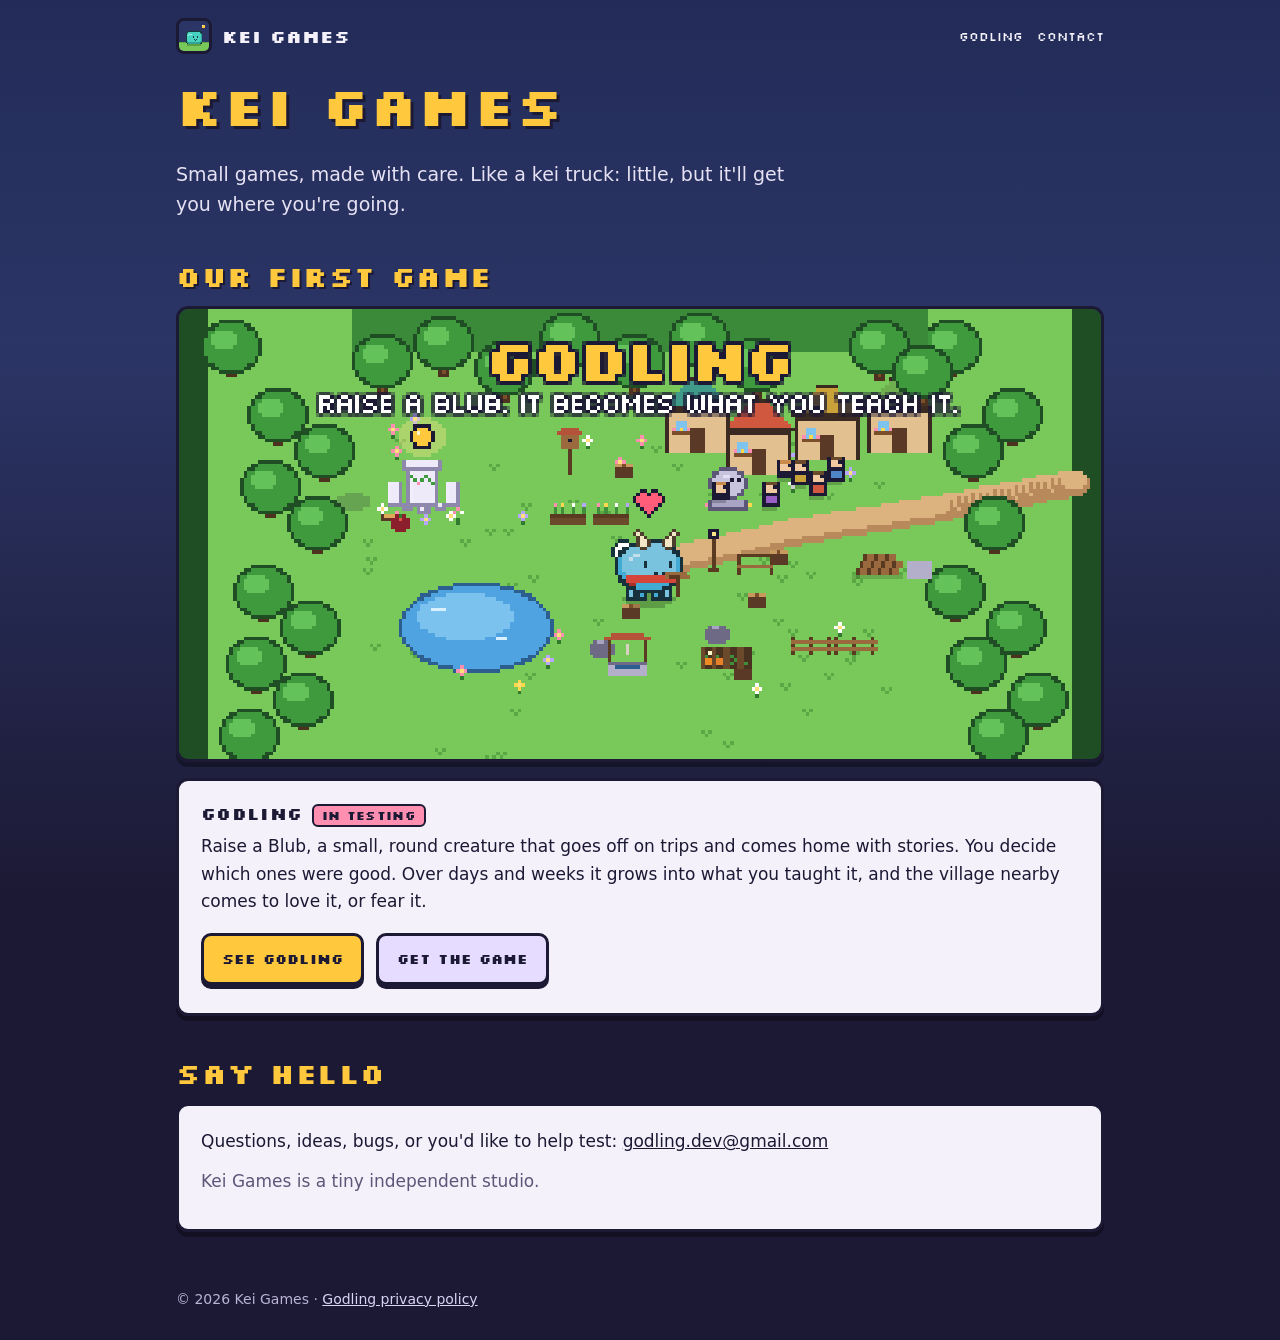
==== index.html @ c00f0206 "Kei Games site: home, Godling page, privacy policy, store link Co-Authored-By: Claude Opus 5.5 <nore" ====
<!doctype html>
<html lang="en">
<head>
	<meta charset="utf-8">
	<meta name="viewport" content="width=device-width, initial-scale=1">
	<title>Kei Games</title>
	<meta name="description" content="Kei Games makes small, cozy games. Our first is Godling: raise a Blub, and it becomes what you teach it.">
	<link rel="icon" href="assets/img/favicon.png">
	<link rel="stylesheet" href="assets/site.css">
	<meta property="og:title" content="Kei Games">
	<meta property="og:description" content="Small, cozy games. Our first is Godling.">
	<meta property="og:image" content="https://keigames.github.io/assets/img/godling/feature_graphic.png">
</head>
<body>
	<div class="wrap">
		<header class="top">
			<a class="brand" href="./"><img class="pixel" src="assets/img/godling/app_icon.png" alt=""><span>KEI GAMES</span></a>
			<nav><a href="godling/">Godling</a><a href="#contact">Contact</a></nav>
		</header>

		<main>
			<section>
				<h1>Kei Games</h1>
				<p class="lead">Small games, made with care. Like a kei truck: little, but it'll get you where you're going.</p>
			</section>

			<section>
				<h2>Our first game</h2>
				<a href="godling/"><img class="hero-img pixel" src="assets/img/godling/feature_graphic.png" alt="Godling: a little Blub in a pixel-art meadow, with a village, a pond and a shrine." width="1024" height="500"></a>
				<div class="card" style="margin-top:16px">
					<h3>Godling <span class="badge">In testing</span></h3>
					<p>Raise a Blub, a small, round creature that goes off on trips and comes home with stories. You decide which ones were good. Over days and weeks it grows into what you taught it, and the village nearby comes to love it, or fear it.</p>
					<div class="buttons">
						<a class="btn" href="godling/">See Godling</a>
						<a class="btn quiet" href="godling/get/">Get the game</a>
					</div>
				</div>
			</section>

			<section id="contact">
				<h2>Say hello</h2>
				<div class="card">
					<p>Questions, ideas, bugs, or you'd like to help test: <a href="mailto:godling.dev@gmail.com" style="color:var(--ink)">godling.dev@gmail.com</a></p>
					<p class="muted">Kei Games is a tiny independent studio.</p>
				</div>
			</section>
		</main>

		<footer>
			&copy; 2026 Kei Games &middot; <a href="godling/privacy/">Godling privacy policy</a>
		</footer>
	</div>
</body>
</html>
---- assets/site.css ----
/* Kei Games: the same dusk palette and pixel headings as Godling. No fonts or scripts from anywhere else. */
@font-face {
	font-family: "Silkscreen";
	src: url("fonts/Silkscreen-Regular.ttf") format("truetype");
	font-weight: 400;
	font-display: swap;
}
@font-face {
	font-family: "Silkscreen";
	src: url("fonts/Silkscreen-Bold.ttf") format("truetype");
	font-weight: 700;
	font-display: swap;
}

:root {
	--night: #1c1934;
	--dusk: #2b3566;
	--dusk-2: #232c58;
	--card: #f4f1fb;
	--ink: #1c1934;
	--muted: #5c5778;
	--gold: #ffc83d;
	--gold-dark: #b8860b;
	--grass: #79c95a;
	--pink: #ff8fb1;
	--line: 3px;
}

* { box-sizing: border-box; }

html { background: var(--night); }

body {
	margin: 0;
	min-height: 100vh;  /* short pages still get the whole dusk sky */
	color: var(--card);
	background: linear-gradient(180deg, var(--dusk-2) 0%, var(--dusk) 38%, var(--night) 100%) fixed;
	font-family: ui-rounded, "SF Pro Rounded", "Nunito", system-ui, -apple-system, "Segoe UI", sans-serif;
	font-size: 17px;
	line-height: 1.6;
	-webkit-font-smoothing: antialiased;
}

img.pixel { image-rendering: pixelated; image-rendering: crisp-edges; }

.wrap { max-width: 960px; margin: 0 auto; padding: 0 16px; }

h1, h2, h3, .pixel-text {
	font-family: "Silkscreen", ui-monospace, monospace;
	font-weight: 700;
	letter-spacing: 0.02em;
	line-height: 1.25;
}
h1 { font-size: clamp(30px, 7vw, 54px); color: var(--gold); text-shadow: 3px 3px 0 var(--ink); margin: 0 0 8px; }
h2 { font-size: clamp(20px, 4.5vw, 28px); color: var(--gold); text-shadow: 2px 2px 0 var(--ink); margin: 40px 0 12px; }
h3 { font-size: 17px; margin: 0 0 6px; }

a { color: var(--gold); }
a:hover { color: #ffe58a; }

/* top bar */
.top { display: flex; align-items: center; justify-content: space-between; gap: 12px; padding: 18px 0; }
.brand { display: flex; align-items: center; gap: 10px; text-decoration: none; color: var(--card); }
.brand img { width: 36px; height: 36px; border: var(--line) solid var(--ink); border-radius: 8px; }
.brand span { font-family: "Silkscreen", monospace; font-weight: 700; font-size: 18px; color: var(--card); }
.top nav a { font-family: "Silkscreen", monospace; font-size: 13px; text-decoration: none; color: var(--card); margin-left: 14px; }
.top nav a:hover { color: var(--gold); }

/* cards, like the game's panels */
.card {
	background: var(--card);
	color: var(--ink);
	border: var(--line) solid var(--ink);
	border-radius: 12px;
	box-shadow: 0 5px 0 rgba(0, 0, 0, 0.35);
	padding: 22px;
}
.card h2, .card h3 { color: var(--ink); text-shadow: none; }
.card p { margin: 0 0 12px; }
.card .muted { color: var(--muted); }

.hero-img { display: block; width: 100%; height: auto; border: var(--line) solid var(--ink); border-radius: 12px; box-shadow: 0 5px 0 rgba(0, 0, 0, 0.35); }

.lead { font-size: 19px; color: #e6e2f4; max-width: 640px; }

/* buttons, like the game's */
.buttons { display: flex; flex-wrap: wrap; gap: 12px; margin: 18px 0 6px; }
.btn {
	display: inline-block;
	font-family: "Silkscreen", monospace;
	font-weight: 700;
	font-size: 14px;
	text-decoration: none;
	color: var(--ink);
	background: var(--gold);
	border: var(--line) solid var(--ink);
	border-radius: 10px;
	padding: 12px 18px;
	box-shadow: 0 4px 0 var(--ink);
}
.btn:hover { color: var(--ink); transform: translateY(1px); box-shadow: 0 3px 0 var(--ink); }
.btn.quiet { background: #e6dcff; }
.btn.off { background: #d9d5e6; color: var(--muted); pointer-events: none; box-shadow: 0 4px 0 rgba(28, 25, 52, 0.4); }

.grid { display: grid; grid-template-columns: repeat(auto-fit, minmax(240px, 1fr)); gap: 16px; }

.feature { display: flex; gap: 12px; align-items: flex-start; }
.feature .dot { flex: 0 0 12px; width: 12px; height: 12px; margin-top: 7px; background: var(--gold); border: 2px solid var(--ink); }

/* screenshots: a row you can swipe through */
.shots { display: flex; gap: 14px; overflow-x: auto; padding: 4px 2px 14px; scroll-snap-type: x mandatory; }
.shots img {
	flex: 0 0 auto;
	width: min(62vw, 240px);
	height: auto;
	border: var(--line) solid var(--ink);
	border-radius: 14px;
	scroll-snap-align: start;
	box-shadow: 0 5px 0 rgba(0, 0, 0, 0.35);
}

.badge { display: inline-block; font-family: "Silkscreen", monospace; font-size: 12px; background: var(--pink); color: var(--ink); border: 2px solid var(--ink); border-radius: 6px; padding: 2px 8px; }

footer { margin: 56px 0 30px; color: #b9b3d6; font-size: 14px; }
footer a { color: #d9d3f5; }

/* the privacy policy and other long reading */
.doc { max-width: 720px; }
.doc h2 { margin-top: 28px; }
.doc li { margin-bottom: 6px; }

@media (max-width: 520px) {
	.top nav a { margin-left: 10px; font-size: 12px; }
	.card { padding: 16px; }
	body { font-size: 16px; }
}
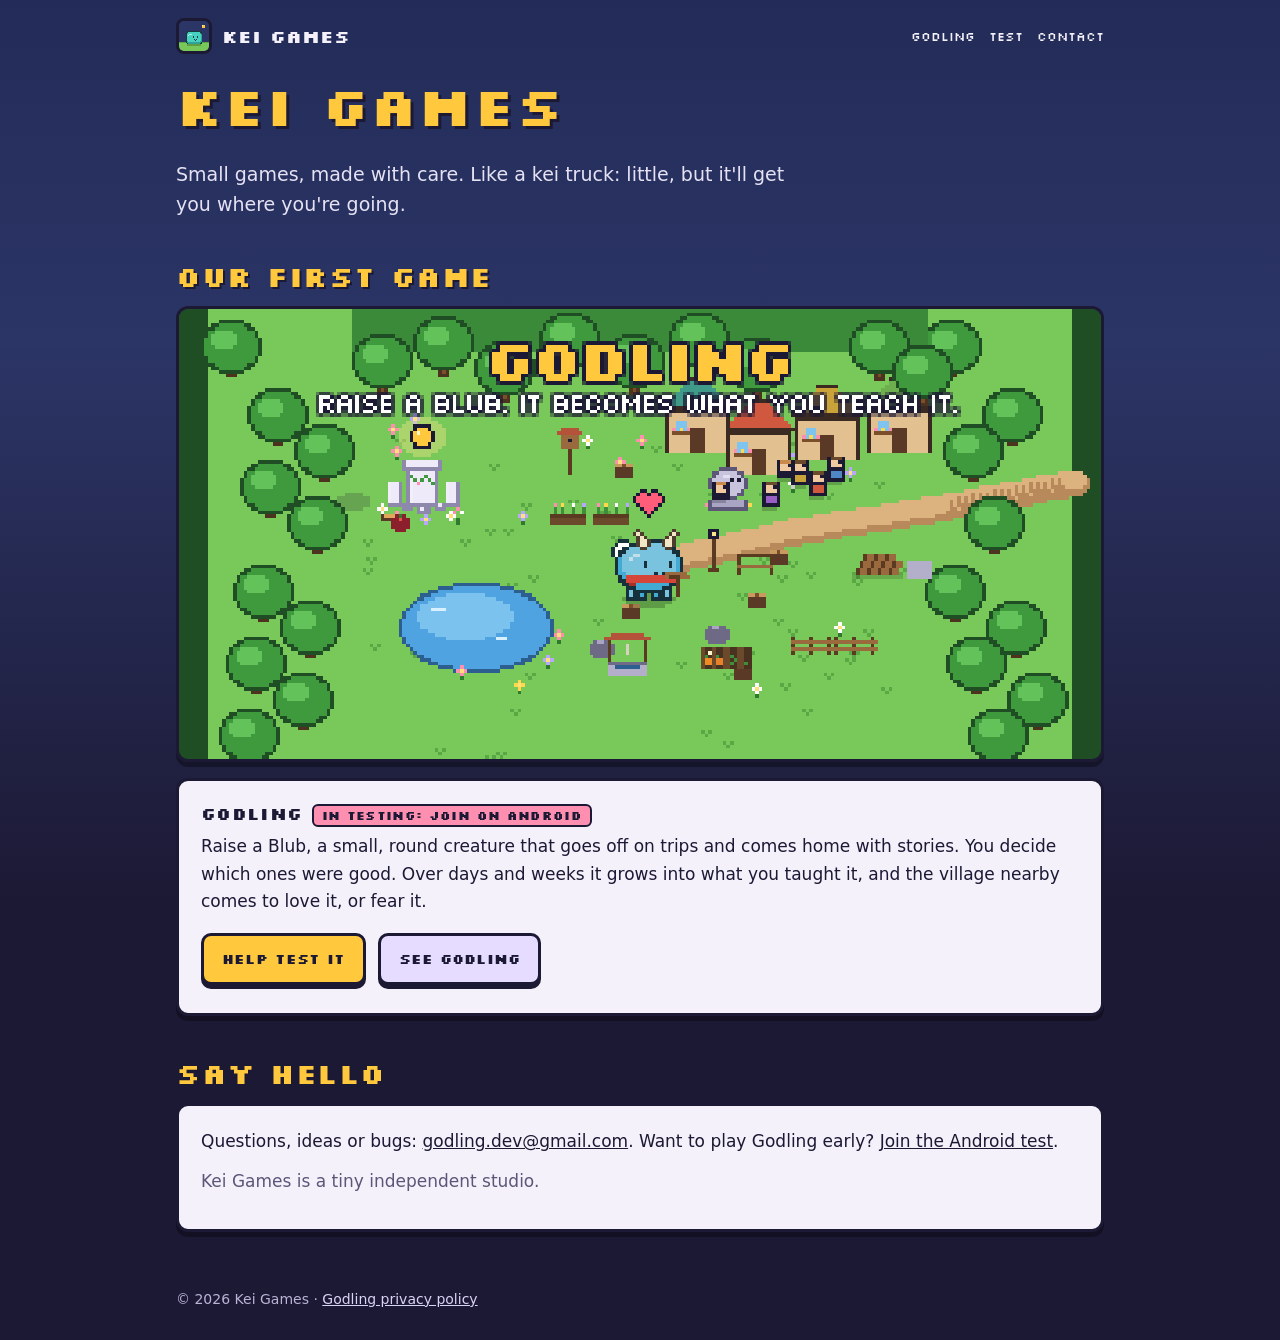
==== commit 7c366cdf: "Point the home and Get pages to the tester page Co-Authored-By: Claude Opus 5.5 <noreply@anthropic.c" ====
--- a/index.html
+++ b/index.html
@@ -15,7 +15,7 @@
 	<div class="wrap">
 		<header class="top">
 			<a class="brand" href="./"><img class="pixel" src="assets/img/godling/app_icon.png" alt=""><span>KEI GAMES</span></a>
-			<nav><a href="godling/">Godling</a><a href="#contact">Contact</a></nav>
+			<nav><a href="godling/">Godling</a><a href="godling/test/">Test</a><a href="#contact">Contact</a></nav>
 		</header>
 
 		<main>
@@ -28,11 +28,11 @@
 				<h2>Our first game</h2>
 				<a href="godling/"><img class="hero-img pixel" src="assets/img/godling/feature_graphic.png" alt="Godling: a little Blub in a pixel-art meadow, with a village, a pond and a shrine." width="1024" height="500"></a>
 				<div class="card" style="margin-top:16px">
-					<h3>Godling <span class="badge">In testing</span></h3>
+					<h3>Godling <a href="godling/test/" class="badge" style="text-decoration:none">In testing: join on Android</a></h3>
 					<p>Raise a Blub, a small, round creature that goes off on trips and comes home with stories. You decide which ones were good. Over days and weeks it grows into what you taught it, and the village nearby comes to love it, or fear it.</p>
 					<div class="buttons">
-						<a class="btn" href="godling/">See Godling</a>
-						<a class="btn quiet" href="godling/get/">Get the game</a>
+						<a class="btn" href="godling/test/">Help test it</a>
+						<a class="btn quiet" href="godling/">See Godling</a>
 					</div>
 				</div>
 			</section>
@@ -40,7 +40,7 @@
 			<section id="contact">
 				<h2>Say hello</h2>
 				<div class="card">
-					<p>Questions, ideas, bugs, or you'd like to help test: <a href="mailto:godling.dev@gmail.com" style="color:var(--ink)">godling.dev@gmail.com</a></p>
+					<p>Questions, ideas or bugs: <a href="mailto:godling.dev@gmail.com" style="color:var(--ink)">godling.dev@gmail.com</a>. Want to play Godling early? <a href="godling/test/" style="color:var(--ink)">Join the Android test</a>.</p>
 					<p class="muted">Kei Games is a tiny independent studio.</p>
 				</div>
 			</section>
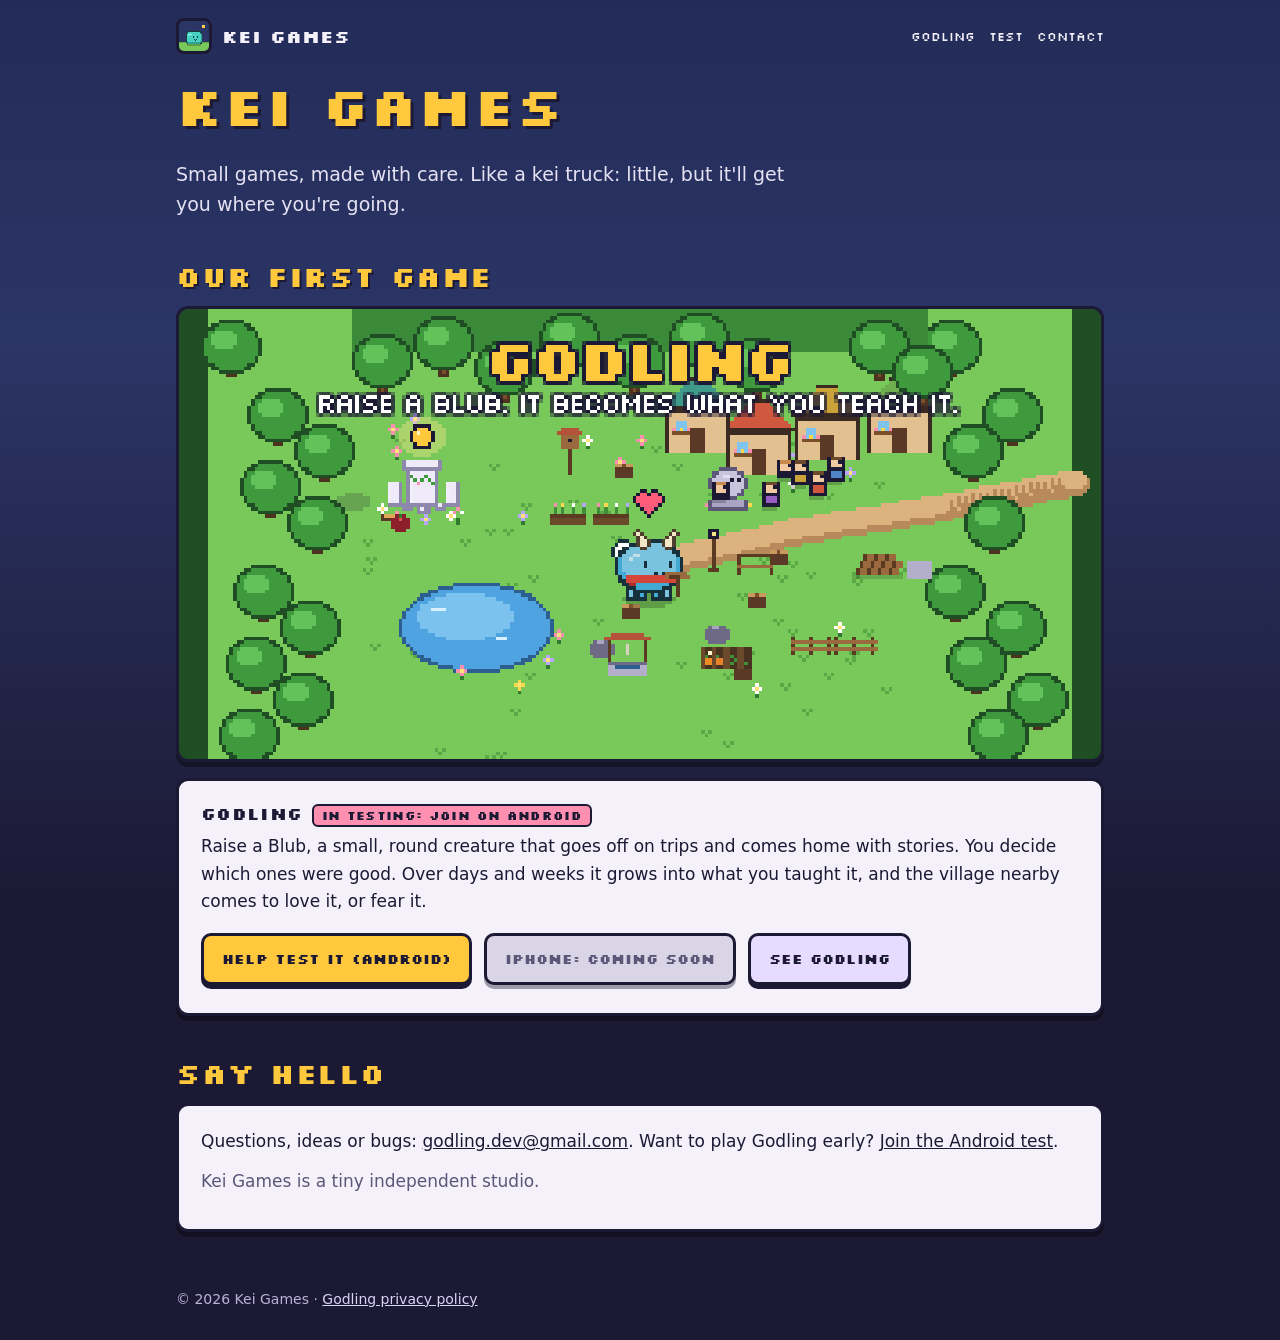
==== commit 273d24b7: "iPhone: coming soon, next to the Android test links Co-Authored-By: Claude Opus 5.5 <noreply@anthrop" ====
--- a/index.html
+++ b/index.html
@@ -31,7 +31,8 @@
 					<h3>Godling <a href="godling/test/" class="badge" style="text-decoration:none">In testing: join on Android</a></h3>
 					<p>Raise a Blub, a small, round creature that goes off on trips and comes home with stories. You decide which ones were good. Over days and weeks it grows into what you taught it, and the village nearby comes to love it, or fear it.</p>
 					<div class="buttons">
-						<a class="btn" href="godling/test/">Help test it</a>
+						<a class="btn" href="godling/test/">Help test it (Android)</a>
+						<span class="btn off">iPhone: coming soon</span>
 						<a class="btn quiet" href="godling/">See Godling</a>
 					</div>
 				</div>
